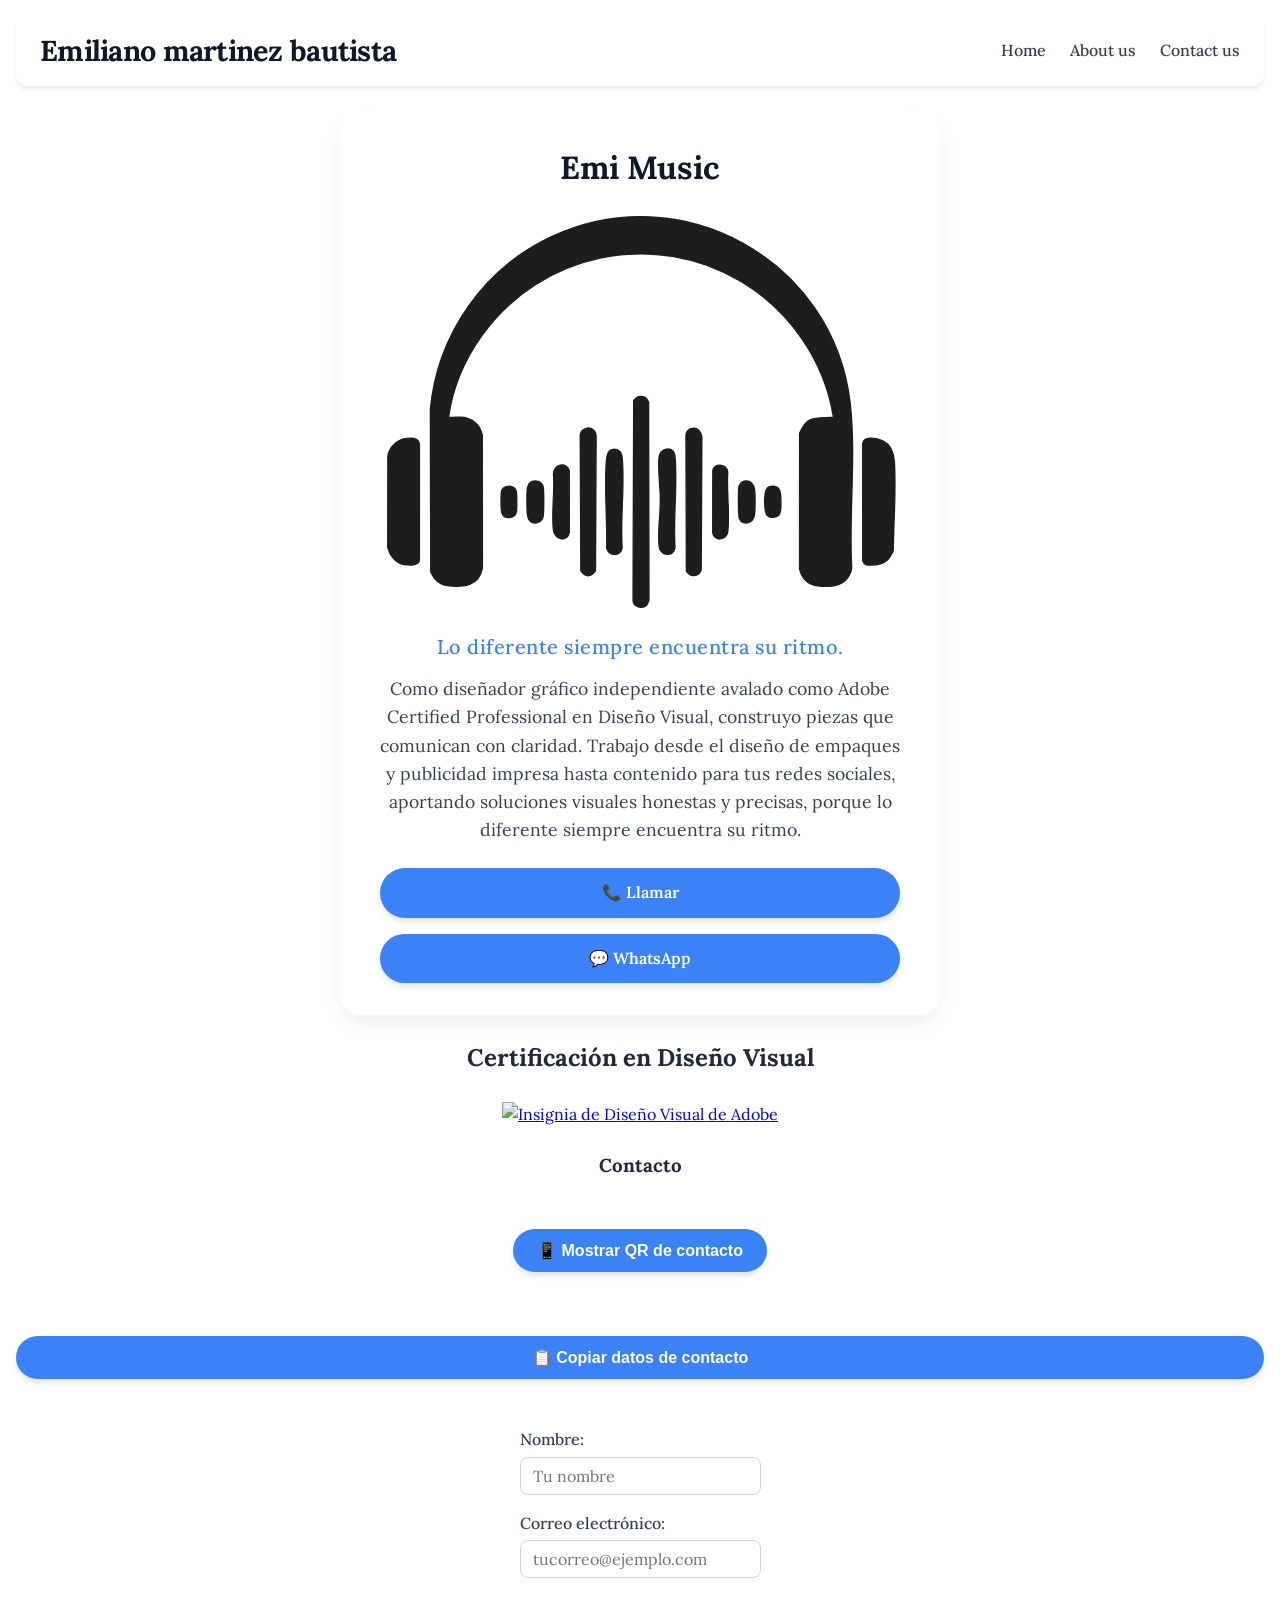
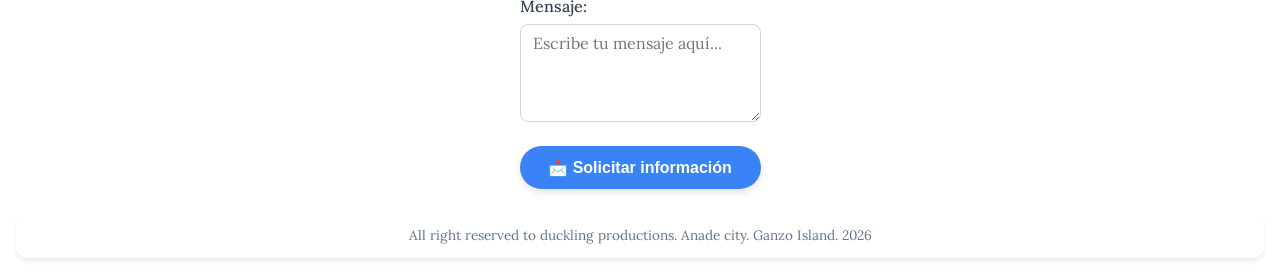
==== index.html @ ed5eb6f0 "Rename INEX.html to index.html" ====
<!DOCTYPE html>
<html lang="es">
    <head>
        <meta charset="UTF-8">
        <meta name="viewport" content="width=device-width, initial-scale=1.0">
        <title>Mi App</title>
        <link rel="stylesheet" href="estilos.css">
        <script src="anim.js" defer></script>
    </head>
    <body>
        <header>
            <h1>Emiliano martinez bautista</h1>
            <nav aria-label="Menú principal">
                <ul>
                    <li>Home</li>
                    <li>About us</li>
                    <li>Contact us</li>
                </ul>
            </nav>
        </header>
        <main aria-label="Contenido principal">
            <article>
                <h2>Emi Music</h2>
                <img src="Logotipo_409.svg" alt="Emi Music Logo">
                <h3>Lo diferente siempre encuentra su ritmo.</h3>
                <p>Como diseñador gráfico independiente avalado como Adobe Certified Professional en Diseño Visual, construyo piezas que comunican con claridad. Trabajo desde el diseño de empaques y publicidad impresa hasta contenido para tus redes sociales, aportando soluciones visuales honestas y precisas, porque lo diferente siempre encuentra su ritmo.</p>
                <div class="botones-accion">
                    <a href="tel:+529511232222" class="btn btn-llamar">📞 Llamar</a>
                    <a href="https://wa.me/529511232222" class="btn btn-whatsapp" target="_blank">💬 WhatsApp</a>
                </div>
            </article>

           
            <h2>Certificación en Diseño Visual</h2>
    <a href="https://www.credly.com/badges/6542b7bc-0d66-438c-b841-de90aa806606/public_url" target="_blank" rel="noopener noreferrer">
        <img src="insignia.png" alt="Insignia de Diseño Visual de Adobe">
    </a>
<h3>Contacto</h3>

                <!-- 1. QR + descarga .vcf -->
                <div class="qr-section">
                    <button id="btnMostrarQR" class="btn btn-secundario">📱 Mostrar QR de contacto</button>
                    <div id="qrContainer" class="qr-container">
                        <img src="contacto.svg.svg" alt="Código QR para contacto" class="qr-imagen">
                        <a href="contacto.vcf" download="contacto.vcf" class="btn btn-descarga">⬇ Descargar contacto .vcf</a>
                    </div>
                </div>

                <!-- 2. Copiar datos -->
                <button id="btnCopiarDatos" class="btn btn-copiar">📋 Copiar datos de contacto</button>

                <!-- 3. Formulario -->
                <form id="formContacto" class="form-contacto">
                    <div class="campo">
                        <label for="nombre">Nombre:</label>
                        <input type="text" id="nombre" name="nombre" placeholder="Tu nombre" required>
                    </div>
                    <div class="campo">
                        <label for="correo">Correo electrónico:</label>
                        <input type="email" id="correo" name="correo" placeholder="tucorreo@ejemplo.com" required>
                    </div>
                    <div class="campo">
                        <label for="mensaje">Mensaje:</label>
                        <textarea id="mensaje" name="mensaje" rows="4" placeholder="Escribe tu mensaje aquí..." required></textarea>
                    </div>
                    <div class="accion-formulario">
                        <button type="submit" class="btn btn-enviar">📩 Solicitar información</button>
                    </div>
                </form>
            </article>
        </main>
        <footer>
            <pre>All right reserved to duckling productions. Anade city. Ganzo Island. 2026</pre>
        </footer>
    </body>
</html>
---- estilos.css ----
@import url('https://fonts.googleapis.com/css2?family=Lora:ital,wght@0,400..700;1,400..700&family=Lucida+Bright&display=swap');

/* ==========================================
   1. RESET Y CONFIGURACIÓN GLOBAL
   ========================================== */

/* Reset básico: elimina márgenes y paddings, y unifica el modelo de caja */
* {
    margin: 0;
    padding: 0;
    box-sizing: border-box;
}

/* Configuración base del body */
body {
    /* Fuente nativa del sistema para un aspecto moderno */
    font-family: 'Lucida Bright', 'Lora', system-ui, -apple-system, BlinkMacSystemFont, 'Segoe UI', Roboto, sans-serif;
    background-color: #ffffff; /* Fondo de página (gris claro) */
    color: #1e293b; /* Texto principal (gris oscuro) */
    line-height: 1.6;
    min-height: 100vh;

    display: flex;
    flex-direction: column;
    padding: 1rem;
}

/* ==========================================
   2. HEADER (solo horizontal)
   ========================================== */

header {
    background-color: #ffffff;
    padding: 0.75rem 1.5rem;
    border-radius: 12px;
    box-shadow: 0 4px 6px -1px rgba(0, 0, 0, 0.07), 0 2px 4px -1px rgba(0, 0, 0, 0.04);
    margin-bottom: 1.5rem;

    display: flex;
    justify-content: space-between;
    align-items: center;
    flex-wrap: wrap;
}

header h1 {
    font-size: 1.8rem;
    font-weight: 700;
    color: #0f172a; /* Texto del logo (gris muy oscuro) */
    letter-spacing: -0.025em;
}

/* Navegación: usamos Flexbox sin gap (base segura) */
nav ul {
    list-style: none;
    display: flex;
}

nav ul li {
    margin-right: 1.5rem;
    font-weight: 500;
    color: #334155; /* Texto del menú (gris medio) */
    cursor: default;
    transition: color 0.2s ease;
}

nav ul li:last-child {
    margin-right: 0;
}

/* Efecto hover para los ítems del menú (usa COLOR_PRIMARIO) */
nav ul li:hover {
    color: #3b82f6; /* COLOR_PRIMARIO (azul) */
}

/* ==========================================
   MEJORA PROGRESIVA CON @supports (gap)
   ========================================== */

@supports (gap: 1.5rem) {
    nav ul {
        gap: 1.5rem;
    }
    nav ul li {
        margin-right: 0;
    }
}

/* ==========================================
   3. MAIN (contenedor para centrar article)
   ========================================== */

main {
    flex: 1;
    display: flex;
    flex-direction: column;
    justify-content: center;
    align-items: center;
    margin-bottom: 1.5rem;
}

/* ==========================================
   4. ARTICLE (tarjeta centrada)
   ========================================== */

article {
    background-color: #ffffff;
    height: 100%;
    padding: 2rem 2.5rem;
    border-radius: 20px;
    box-shadow: 0 10px 25px -5px rgba(0, 0, 0, 0.08), 0 8px 10px -6px rgba(0, 0, 0, 0.02);
    max-width: 600px;
    margin-left: auto;
    margin-right: auto;
    width: 100%;
    text-align: center;
    margin-bottom: 1.5rem;

    opacity: 0;
    transform: translateY(30px);
    transition: opacity 0.6s ease, transform 0.6s ease;
}

article.visible {
    opacity: 1;
    transform: translateY(0);
}

article h2 {
    font-size: 2rem;
    font-weight: 700;
    color: #0f172a; /* Título principal (gris muy oscuro) */
    margin-bottom: 0.5rem;
}

article img {
    max-width: 100%;
    height: auto;
    border-radius: 12px;
    margin: 1rem 0;
    display: block;
}

/* Título destacado (usa COLOR_PRIMARIO) */
article h3 {
    font-size: 1.25rem;
    font-weight: 500;
    color: #3b82f6; /* COLOR_PRIMARIO */
    margin-bottom: 0.75rem;
    letter-spacing: 0.025em;
}

article p {
    color: #334155; /* Texto secundario (gris medio) */
    font-size: 1.1rem;
}

@supports (gap: 1.5rem) {
    main {
        gap: 1.5rem;
    }
    article {
        margin-bottom: 0;
    }
}

/* ==========================================
   5. FOOTER (solo horizontal)
   ========================================== */

footer {
    background-color: #ffffff;
    padding: 0.75rem 1.5rem;
    border-radius: 12px;
    box-shadow: 0 4px 6px -1px rgba(0, 0, 0, 0.07), 0 2px 4px -1px rgba(0, 0, 0, 0.04);
    text-align: center;
    color: #64748b; /* Texto del footer (gris claro) */
    font-size: 0.85rem;
    margin-top: 0;
}

footer pre {
    font-family: inherit;
    white-space: pre-wrap;
    word-break: break-word;
    margin: 0;
}

/* ==========================================
   BOTONES DE ACCIÓN (primer article)
   ========================================== */

.botones-accion {
    display: flex;
    justify-content: center;
    margin-top: 1.5rem;
    flex-wrap: wrap;
    flex-direction: column;
    align-items: stretch;
    gap: 0.75rem;
    margin-top: 1.5rem;
}

@supports not (gap: 0.75rem) {
    .botones-accion {
        gap: 0;
    }
    .btn {
        margin-bottom: 0.75rem;
    }
    .btn:last-child {
        margin-bottom: 0;
    }
}

/* Base para todos los botones (usa COLOR_PRIMARIO por defecto) */
.btn {
    display: block;
    padding: 0.75rem 1.5rem;
    border-radius: 50px;
    width: 100%;
    text-align: center;
    text-decoration: none;
    font-weight: 600;
    font-size: 1rem;
    color: #ffffff;
    background-color: #3b82f6; /* COLOR_PRIMARIO */
    transition: background-color 0.3s ease, transform 0.2s ease;
    box-shadow: 0 4px 6px rgba(0, 0, 0, 0.1);
    border: none;
    cursor: pointer;
}

.btn:hover {
    transform: scale(1.03);
}
.btn:active {
    transform: scale(0.97);
}

/* BOTONES PRINCIPALES (Llamar, WhatsApp, Enviar) → COLOR_PRIMARIO */
.btn-llamar,
.btn-whatsapp,
.btn-enviar {
    background-color: #3b82f6; /* COLOR_PRIMARIO */
}
.btn-llamar:hover,
.btn-whatsapp:hover,
.btn-enviar:hover {
    background-color: #1d4ed8; /* COLOR_PRIMARIO más oscuro */
}

/* BOTONES SECUNDARIOS (QR, Descarga, Copiar) → COLOR_SECUNDARIO */
.btn-secundario,
.btn-descarga,
.btn-copiar {
    background-color: #3b82f6; /* COLOR_SECUNDARIO (morado) */
}
.btn-secundario:hover,
.btn-descarga:hover,
.btn-copiar:hover {
    background-color: #1d4ed8; /* COLOR_SECUNDARIO más oscuro */
}

/* Mejora con @supports para usar gap (si es compatible) */
@supports (gap: 1rem) {
    .botones-accion {
        gap: 1rem;
    }
}

/* ==========================================
   ESTILOS PARA EL SEGUNDO ARTICLE
   ========================================== */

/* --- Sección QR --- */
.qr-section {
    margin: 1.5rem 0;
}

.qr-container {
    opacity: 0;
    max-height: 0;
    overflow: hidden;
    transition: opacity 0.5s ease, max-height 0.5s ease;
    display: flex;
    flex-direction: column;
    align-items: center;
    gap: 1rem;
    margin-top: 1rem;
}

.qr-container.visible {
    opacity: 1;
    max-height: 500px;
}

.qr-imagen {
    max-width: 200px;
    height: auto;
    border-radius: 12px;
    border: 1px solid #e2e8f0; /* Borde gris claro (acromático) */
}

/* --- Botones generales (se aplican las reglas de .btn anteriores) --- */
/* Nota: ya están definidos arriba, no hace falta repetir */

/* --- Formulario --- */
.form-contacto {
    margin-top: 1.5rem;
    text-align: left;
}

.campo {
    margin-bottom: 1rem;
}

.campo label {
    display: block;
    font-weight: 500;
    color: #334155; /* Gris medio */
    margin-bottom: 0.25rem;
}

.campo input,
.campo textarea {
    width: 100%;
    padding: 0.5rem 0.75rem;
    border: 1px solid #d1d5db; /* Borde gris claro */
    border-radius: 8px;
    font-size: 1rem;
    font-family: inherit;
    transition: border-color 0.2s ease;
    background-color: #ffffff;
    color: #1e293b;
}

.campo input:focus,
.campo textarea:focus {
    border-color: #3b82f6; /* COLOR_PRIMARIO */
    outline: none;
    background-color: #ffffff;
}

.accion-formulario {
    text-align: center;
    margin-top: 0.5rem;
}

/* --- Ajustes para móviles (apilado) --- */
@media (max-width: 480px) {
    .btn {
        width: 100%;
        display: block;
    }
    .qr-imagen {
        max-width: 150px;
    }
}
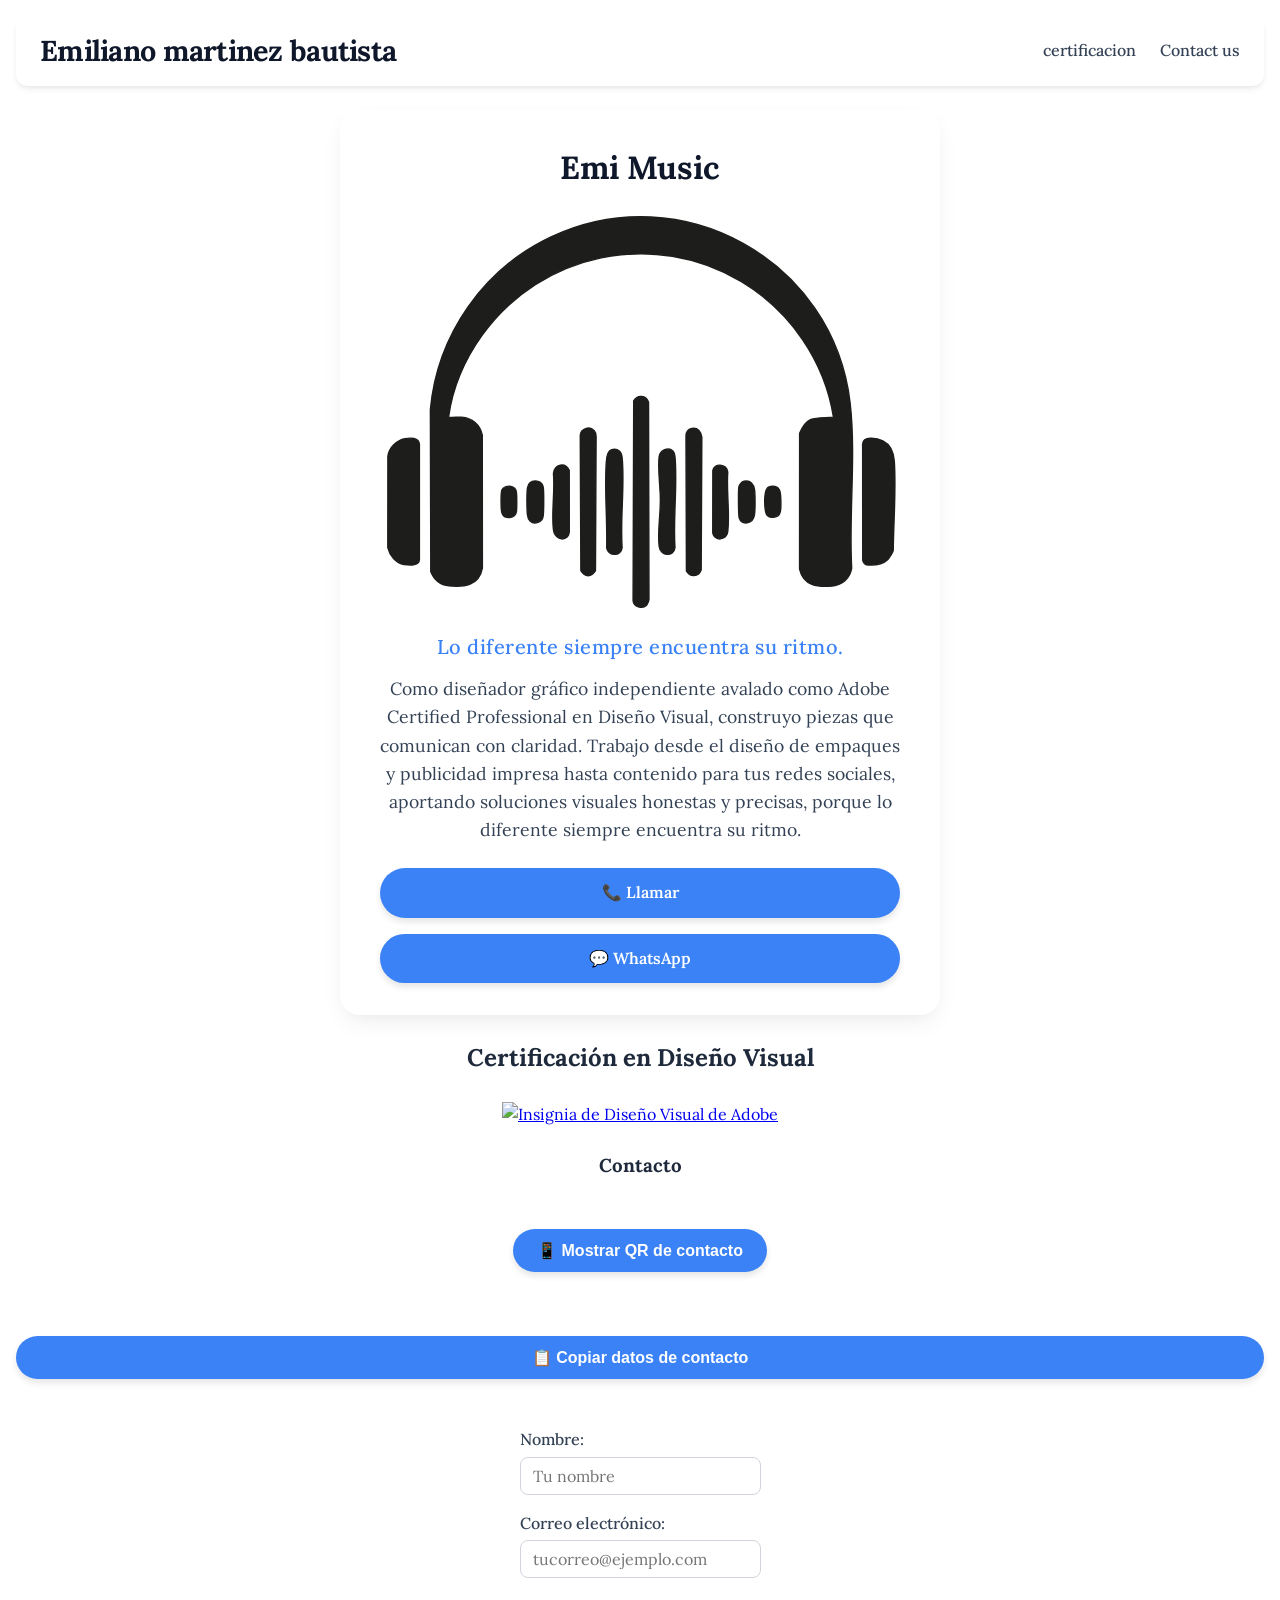
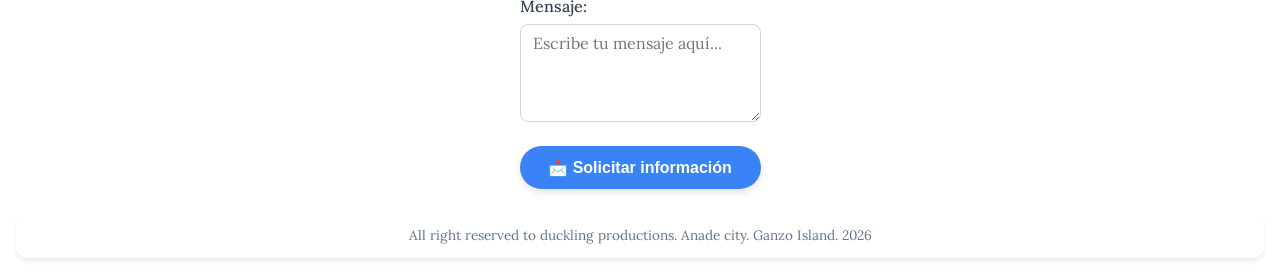
==== commit 23d39889: "Update index.html" ====
--- a/index.html
+++ b/index.html
@@ -12,23 +12,23 @@
             <h1>Emiliano martinez bautista</h1>
             <nav aria-label="Menú principal">
                 <ul>
-                    <li>Home</li>
-                    <li>About us</li>
+                    <li><ahref="#inicio"></la></li>
+                    <li><ahref="#Certificacion">certificacion</la></li>
                     <li>Contact us</li>
                 </ul>
             </nav>
         </header>
         <main aria-label="Contenido principal">
-            <article>
+            <article id="inicio">
                 <h2>Emi Music</h2>
                 <img src="Logotipo_409.svg" alt="Emi Music Logo">
                 <h3>Lo diferente siempre encuentra su ritmo.</h3>
                 <p>Como diseñador gráfico independiente avalado como Adobe Certified Professional en Diseño Visual, construyo piezas que comunican con claridad. Trabajo desde el diseño de empaques y publicidad impresa hasta contenido para tus redes sociales, aportando soluciones visuales honestas y precisas, porque lo diferente siempre encuentra su ritmo.</p>
                 <div class="botones-accion">
-                    <a href="tel:+529511232222" class="btn btn-llamar">📞 Llamar</a>
+                    <a href="tel:+529513957653" class="btn btn-llamar">📞 Llamar</a>
                     <a href="https://wa.me/529511232222" class="btn btn-whatsapp" target="_blank">💬 WhatsApp</a>
                 </div>
-            </article>
+            </article id="Certificacion">
 
            
             <h2>Certificación en Diseño Visual</h2>
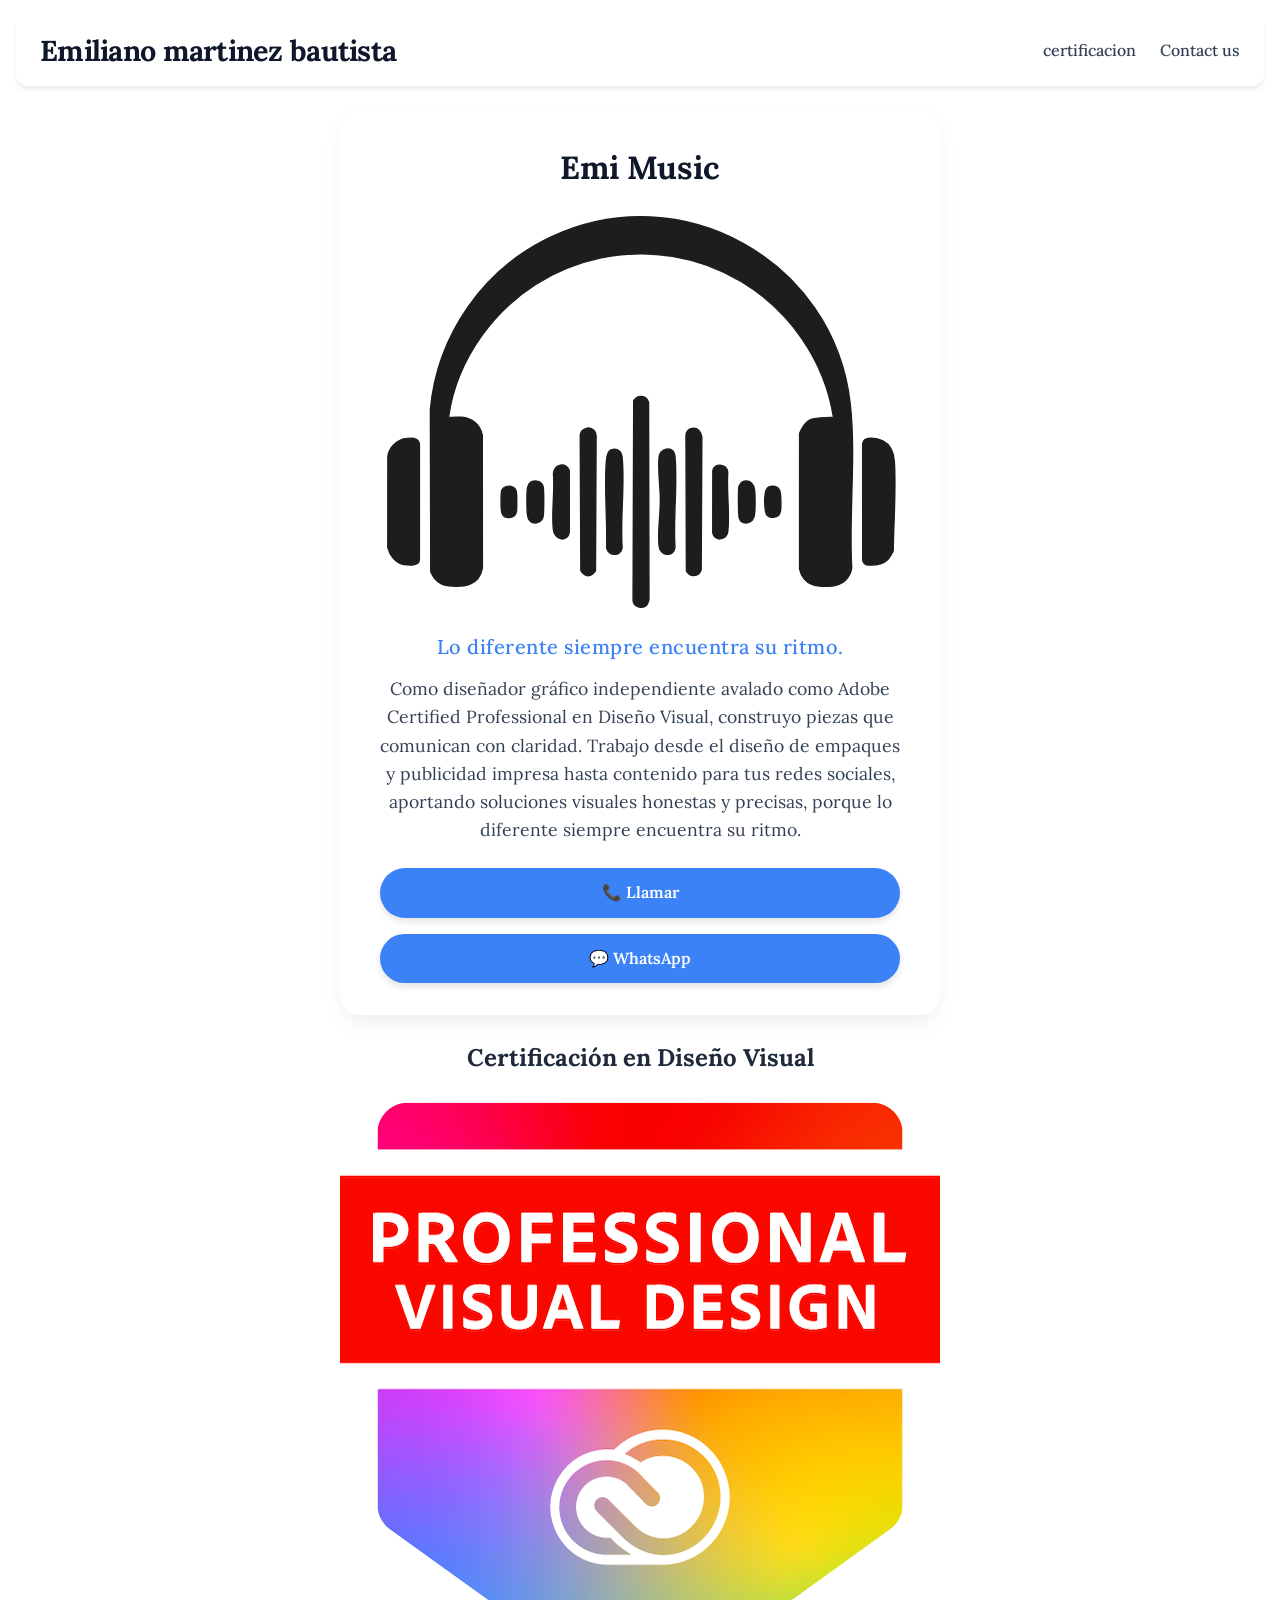
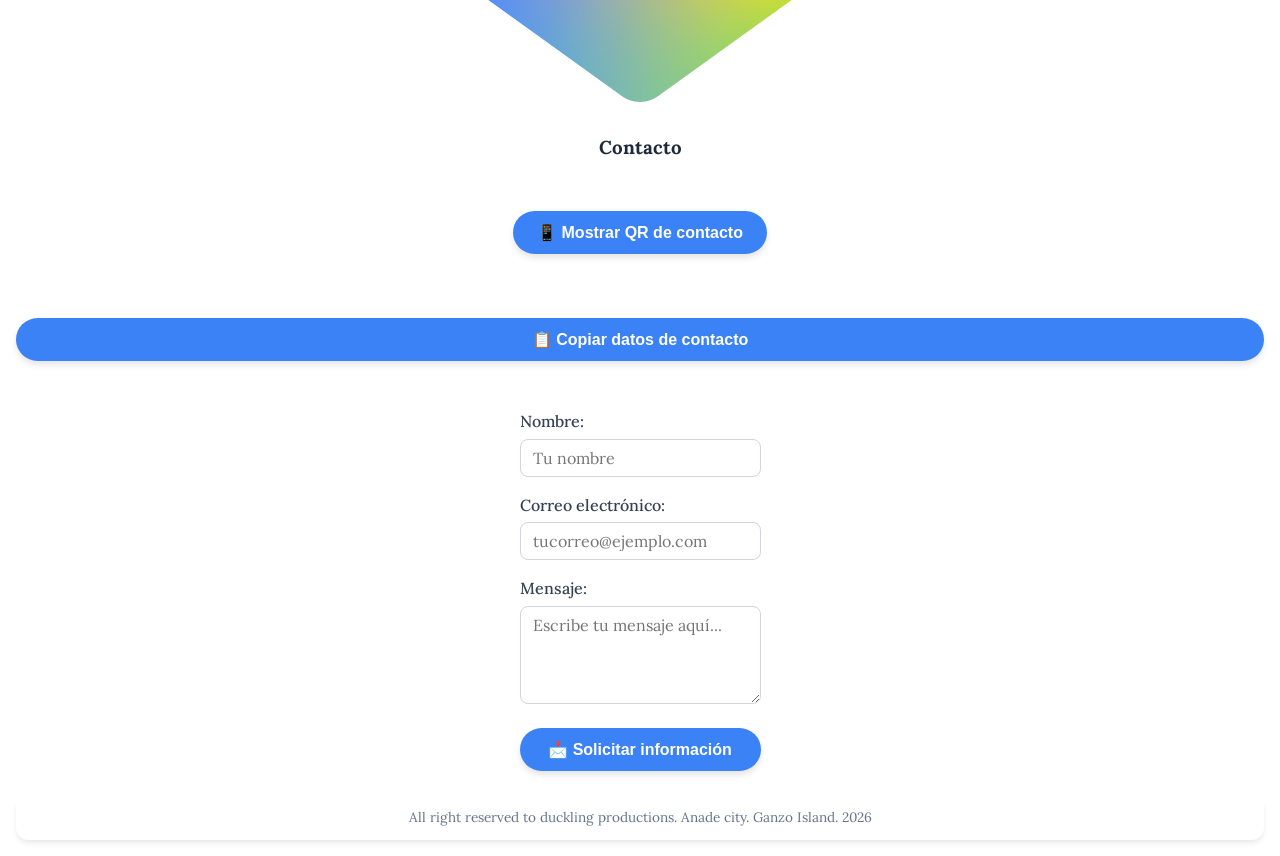
==== commit 5a155f30: "Update index.html" ====
--- a/index.html
+++ b/index.html
@@ -33,7 +33,7 @@
            
             <h2>Certificación en Diseño Visual</h2>
     <a href="https://www.credly.com/badges/6542b7bc-0d66-438c-b841-de90aa806606/public_url" target="_blank" rel="noopener noreferrer">
-        <img src="insignia.png" alt="Insignia de Diseño Visual de Adobe">
+        <img src="adobe-certified-professional-in-visual-design.png" alt="Insignia de Diseño Visual de Adobe">
     </a>
 <h3>Contacto</h3>
 
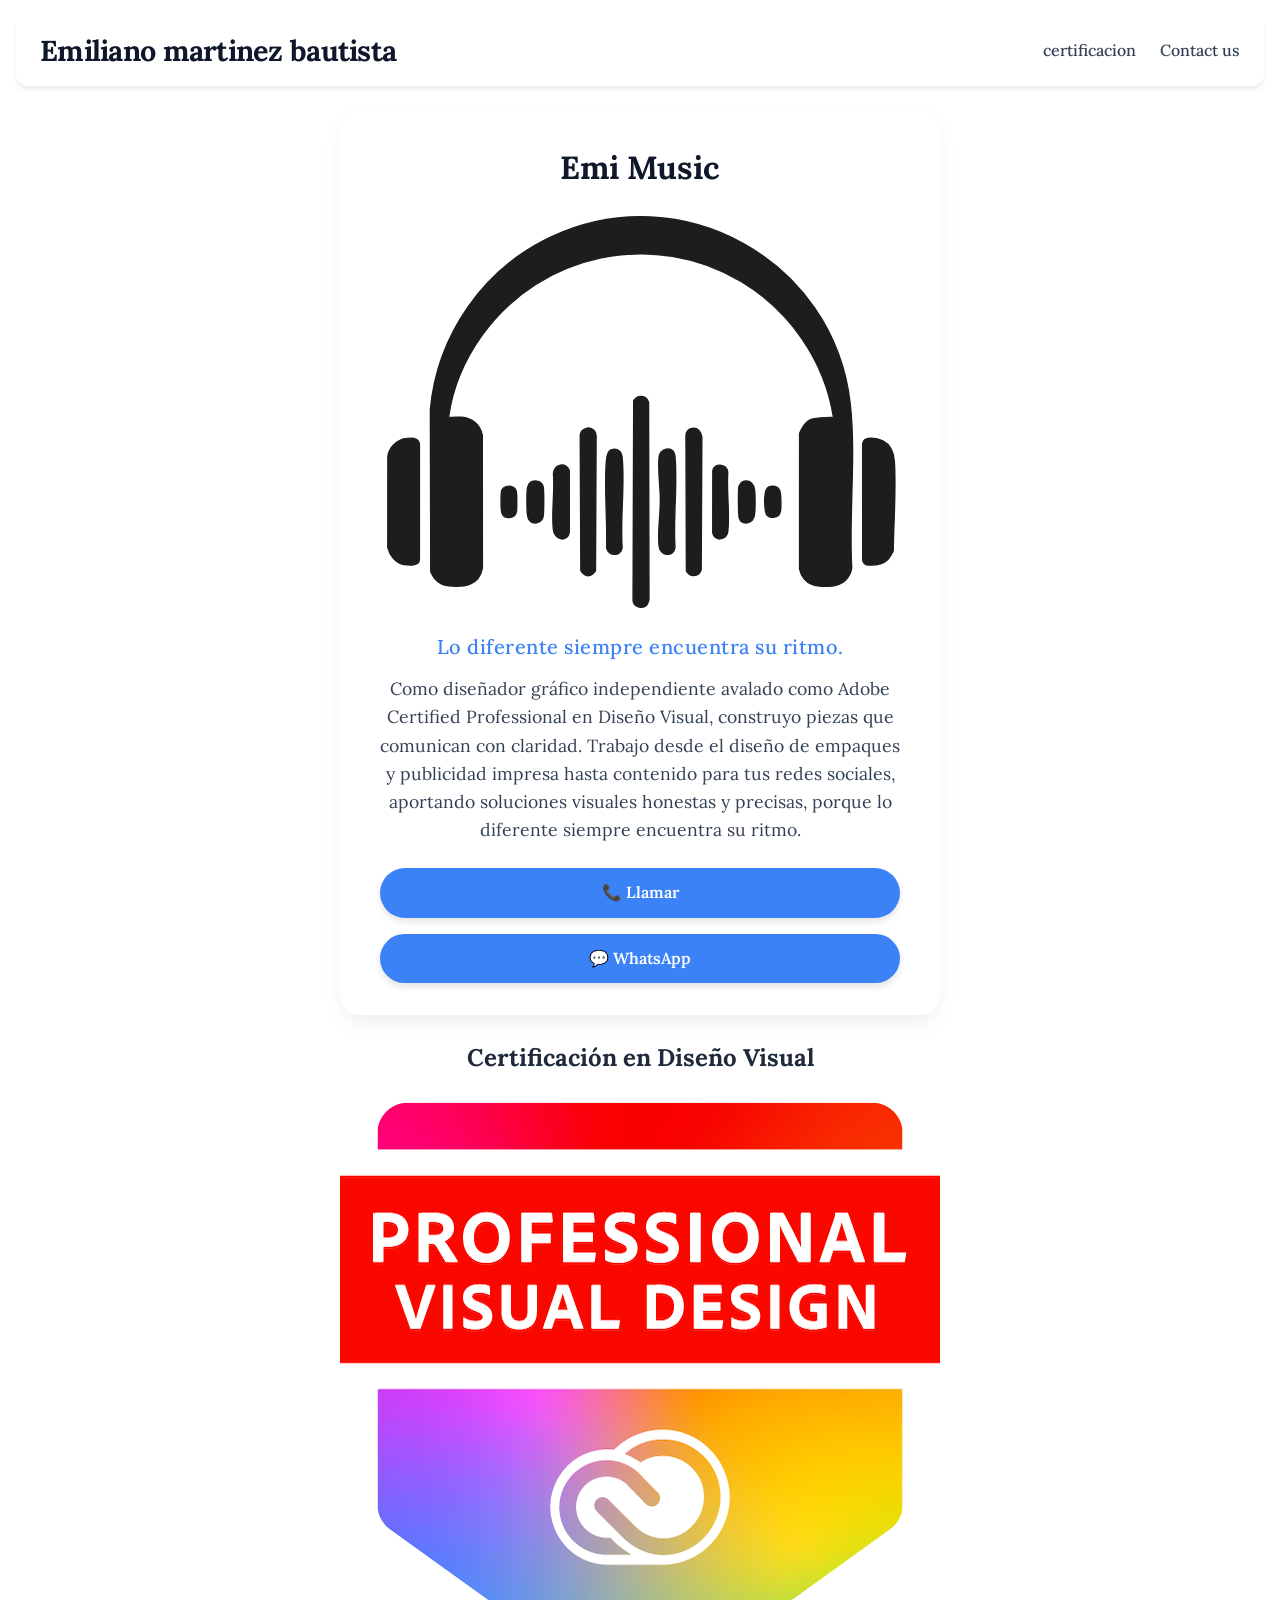
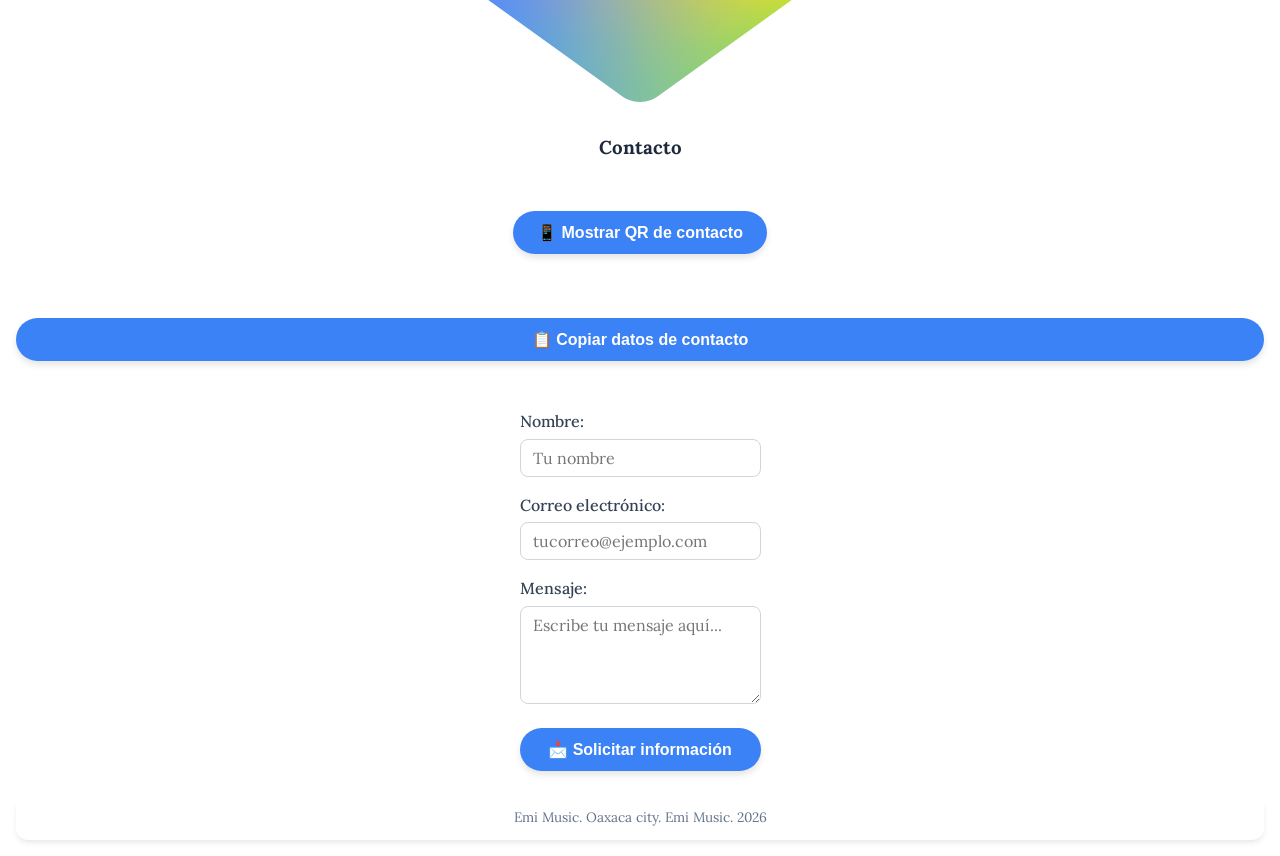
==== commit a6174036: "Update index.html" ====
--- a/index.html
+++ b/index.html
@@ -33,7 +33,7 @@
            
             <h2>Certificación en Diseño Visual</h2>
     <a href="https://www.credly.com/badges/6542b7bc-0d66-438c-b841-de90aa806606/public_url" target="_blank" rel="noopener noreferrer">
-        <img src="adobe-certified-professional-in-visual-design.png" alt="Insignia de Diseño Visual de Adobe">
+        <img src="insignia.png" alt="Insignia de Diseño Visual de Adobe">
     </a>
 <h3>Contacto</h3>
 
@@ -70,7 +70,7 @@
             </article>
         </main>
         <footer>
-            <pre>All right reserved to duckling productions. Anade city. Ganzo Island. 2026</pre>
+            <pre>Emi Music. Oaxaca city. Emi Music. 2026</pre>
         </footer>
     </body>
 </html>
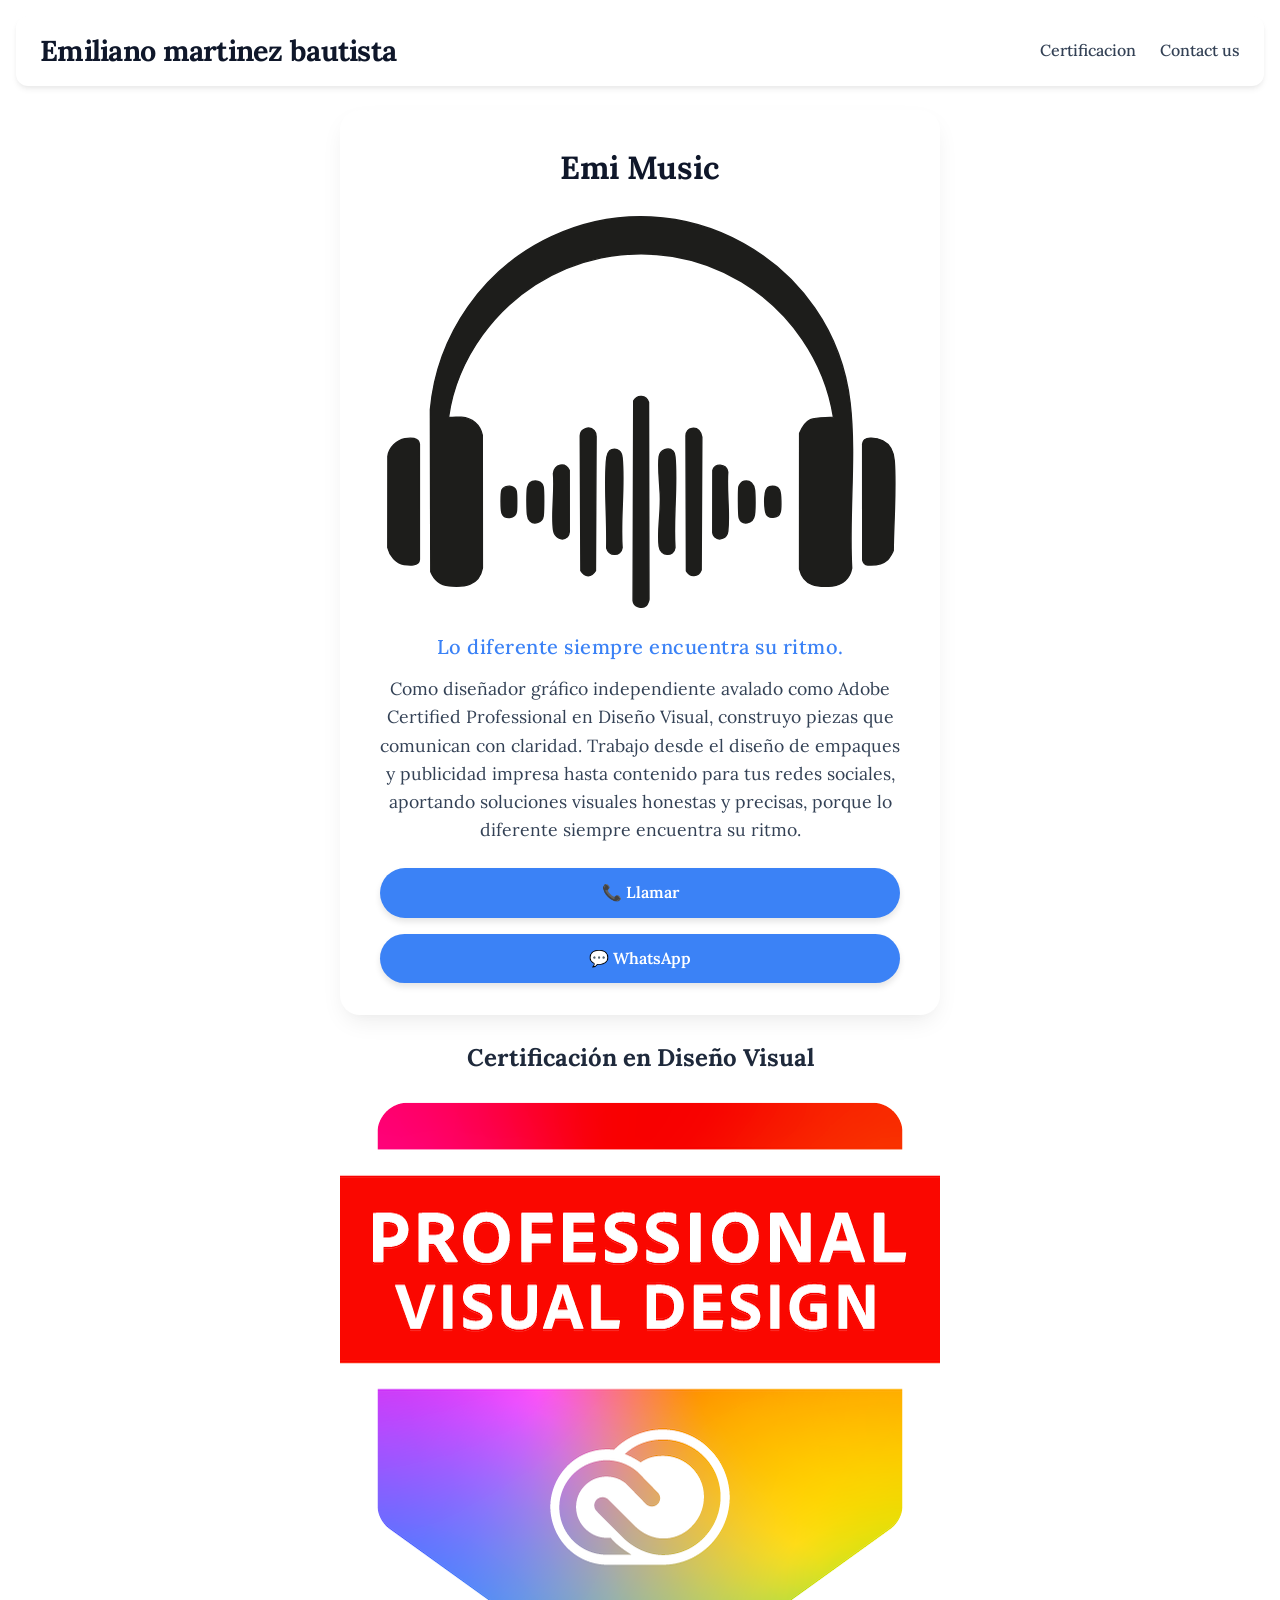
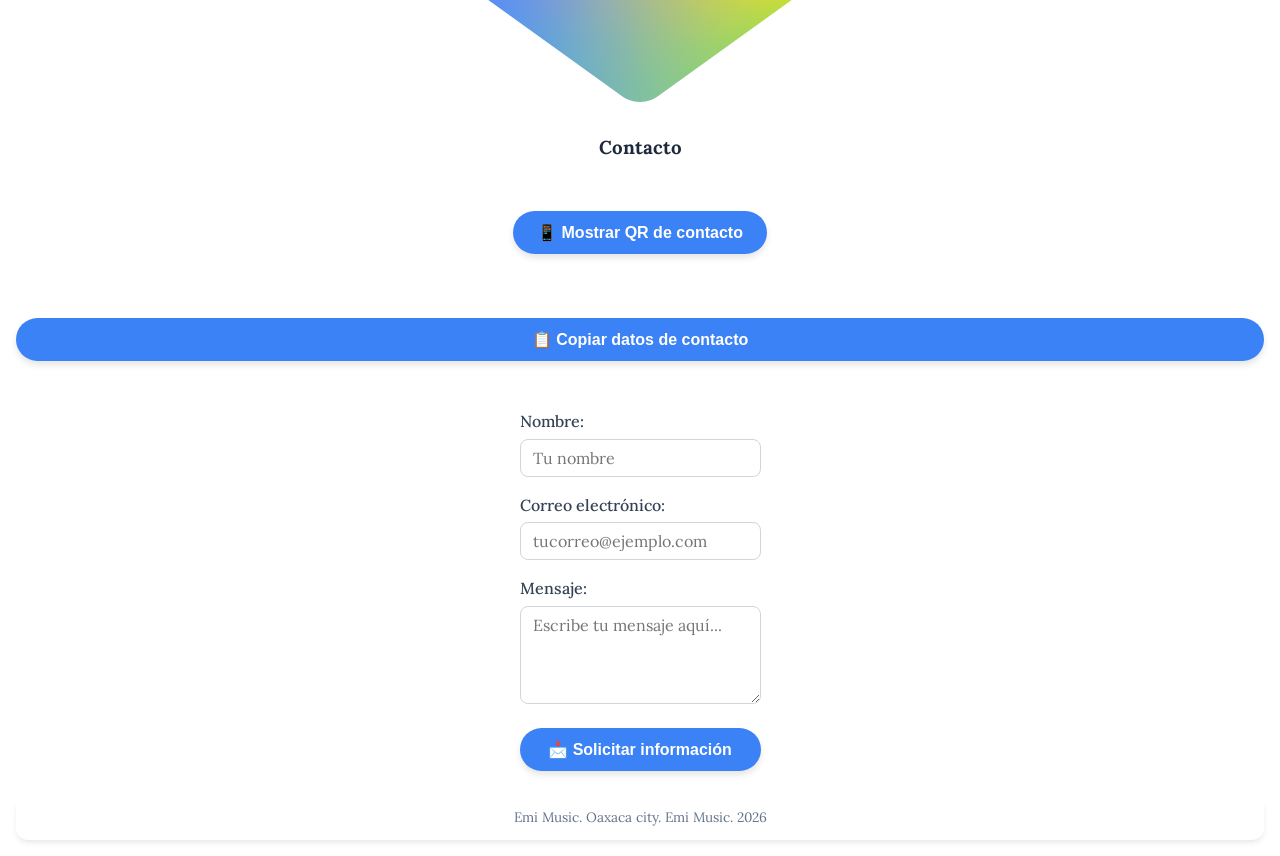
==== commit 9e57407e: "Fix HTML structure and correct tags" ====
--- a/index.html
+++ b/index.html
@@ -13,7 +13,7 @@
             <nav aria-label="Menú principal">
                 <ul>
                     <li><ahref="#inicio"></la></li>
-                    <li><ahref="#Certificacion">certificacion</la></li>
+                    <li><ahref="#Certificacion">Certificacion</la></li>
                     <li>Contact us</li>
                 </ul>
             </nav>
